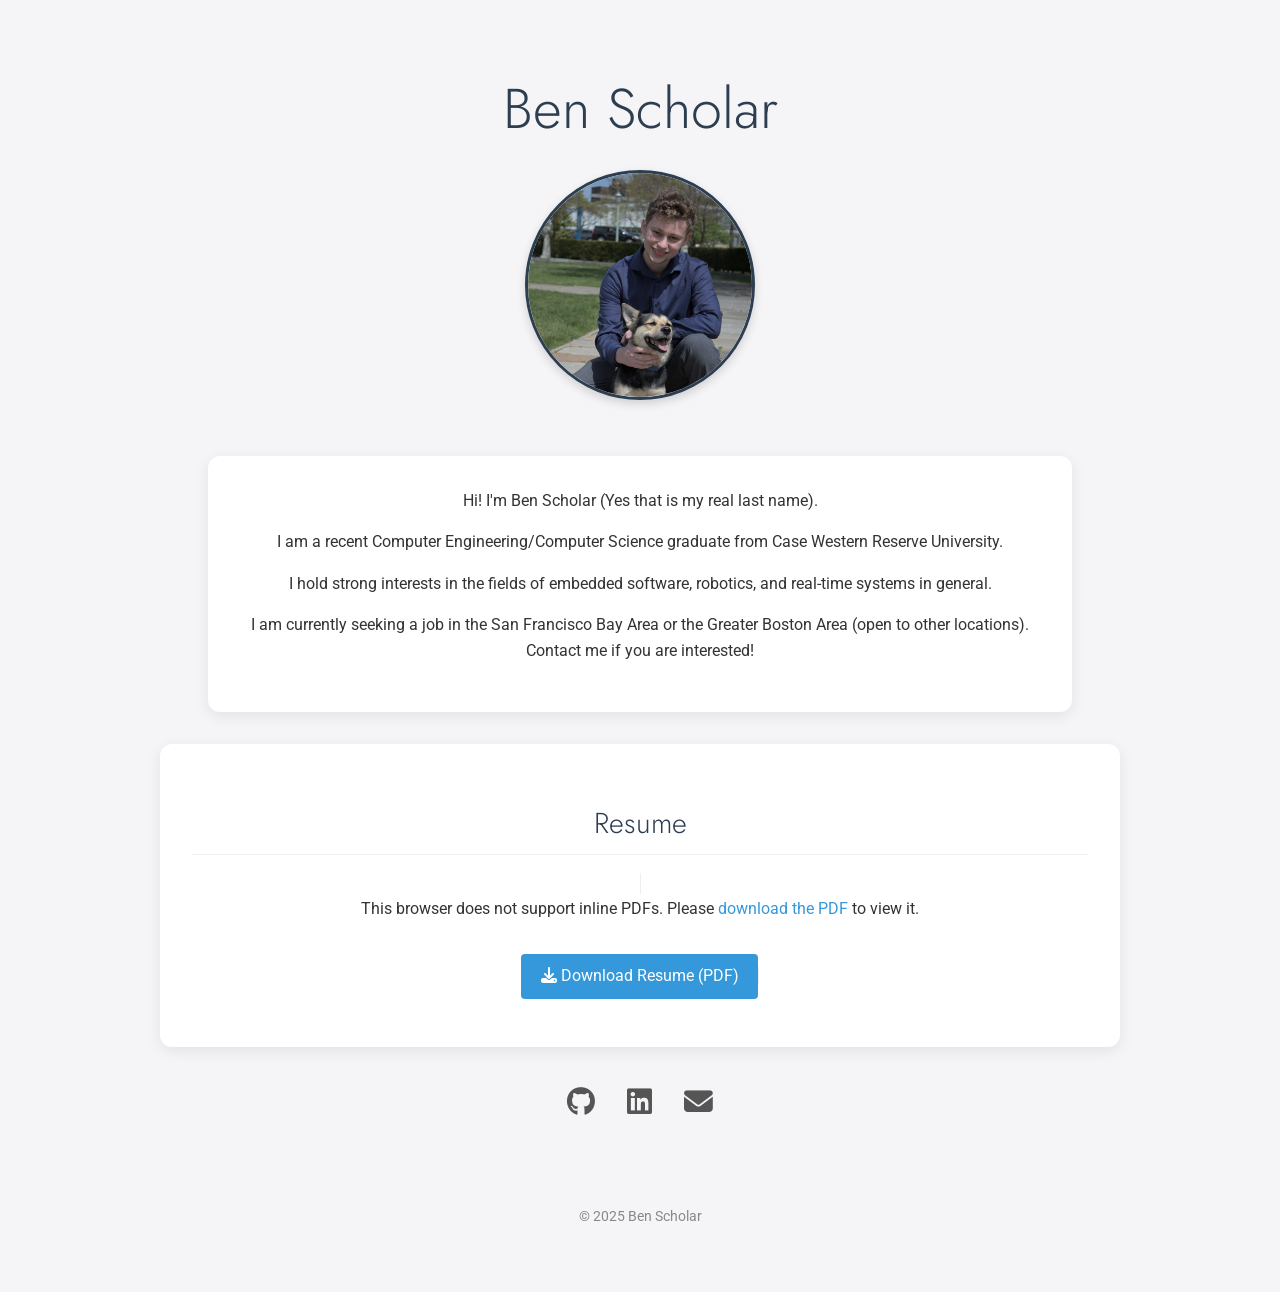
==== index.html @ 41f036c1 "Add favicon and revert background styling 🤖 Generated with [Claude Code](https://claude.ai/code)  Co" ====
<!DOCTYPE html>
<html lang="en">
    <head>
        <meta charset="UTF-8" />
        <meta name="viewport" content="width=device-width, initial-scale=1.0">
        <title>Ben Scholar | Engineer</title>
        <link rel="icon" href="/favicon.svg" type="image/svg+xml">
        <link rel="icon" href="/favicon.ico" sizes="any">

        <link rel="preconnect" href="https://fonts.googleapis.com">
        <link rel="preconnect" href="https://fonts.gstatic.com" crossorigin>
        <link href="https://fonts.googleapis.com/css2?family=Roboto:wght@300;400&family=Jost:wght@300;500&display=swap" rel="stylesheet">
        <link rel="stylesheet" href="https://cdnjs.cloudflare.com/ajax/libs/font-awesome/6.5.1/css/all.min.css">

        <!-- Google tag (gtag.js) -->
        <script async src="https://www.googletagmanager.com/gtag/js?id=G-TT1D4X38CY"></script>
        <script>
            window.dataLayer = window.dataLayer || [];
            function gtag(){dataLayer.push(arguments);}
            gtag('js', new Date());
            gtag('config', 'G-TT1D4X38CY');
        </script>

        <style>
            :root {
                --primary-bg: #f5f5f7;
                --card-bg: #ffffff;
                --text-color: #333;
                --accent-color: #3498db;
                --section-spacing: 2rem;
            }

            * {
                box-sizing: border-box;
                margin: 0;
                padding: 0;
            }

            body {
                font-family: "Roboto", -apple-system, BlinkMacSystemFont, sans-serif;
                line-height: 1.6;
                color: var(--text-color);
                background-color: var(--primary-bg);
                max-width: 1000px;
                margin: 0 auto;
                padding: 0 20px;
            }

            .container {
                width: 100%;
                padding: 2rem 0;
            }

            h1, h2, h3 {
                font-family: "Jost", sans-serif;
                font-weight: 300;
                color: #2c3e50;
                margin-bottom: 1rem;
            }

            h1 {
                font-size: 3.5rem;
                margin-top: 2rem;
                text-align: center;
            }

            h2 {
                font-size: 1.8rem;
                margin-top: 1.5rem;
                border-bottom: 1px solid #eee;
                padding-bottom: 0.5rem;
            }

            p {
                margin-bottom: 1rem;
            }

            a {
                color: var(--accent-color);
                text-decoration: none;
                transition: color 0.2s;
            }

            a:hover {
                color: #2980b9;
                text-decoration: underline;
            }

            .card {
                background-color: var(--card-bg);
                border-radius: 12px;
                box-shadow: 0 4px 15px rgba(0, 0, 0, 0.08);
                padding: 2rem;
                margin-bottom: var(--section-spacing);
            }

            /* Profile section */
            .profile {
                display: flex;
                flex-direction: column;
                align-items: center;
                text-align: center;
                margin-bottom: var(--section-spacing);
            }

            .portrait {
                width: 230px;
                height: 230px;
                border-radius: 50%;
                object-fit: cover;
                border: 3px solid #2c3e50;
                box-shadow: 0 4px 10px rgba(0, 0, 0, 0.15);
                margin-bottom: 1.5rem;
            }

            /* Introduction section */
            .intro {
                text-align: center;
                width: 90%;
                max-width: 900px;
                margin: 0 auto var(--section-spacing) auto;
            }

            /* Resume section */
            .resume-section {
                margin-bottom: var(--section-spacing);
                text-align: center;
            }

            .resume-link {
                display: inline-block;
                margin: 1rem 0;
                padding: 0.6rem 1.2rem;
                background-color: var(--accent-color);
                color: white;
                border-radius: 4px;
                font-weight: 400;
                transition: background-color 0.2s;
            }

            .resume-link:hover {
                background-color: #2980b9;
                text-decoration: none;
            }

            .pdf-container {
                width: 100%;
                height: 800px;
                border: 1px solid #eee;
                border-radius: 4px;
                margin-top: 1rem;
            }

            /* Social links */
            .social-links {
                display: flex;
                justify-content: center;
                gap: 2rem;
                margin-top: 2rem;
                margin-bottom: 3rem;
            }

            .social-link {
                font-size: 1.8rem;
                color: #555;
                transition: transform 0.2s, color 0.2s;
            }

            .social-link:hover {
                transform: translateY(-3px);
                color: var(--accent-color);
            }

            /* Footer */
            footer {
                text-align: center;
                padding: 2rem 0;
                color: #888;
                font-size: 0.9rem;
            }

            /* Responsive adjustments */
            @media (max-width: 768px) {
                body {
                    padding: 0 15px;
                }
                
                h1 {
                    font-size: 2.5rem;
                }
                
                .card {
                    padding: 1.5rem;
                }
                
                .portrait {
                    width: 180px;
                    height: 180px;
                }
                
                .pdf-container {
                    height: 600px;
                }
            }
        </style>
    </head>

    <body>
        <div class="container">
            <div class="profile">
                <h1>Ben Scholar</h1>
                <img src="/img/portrait_v2.png" alt="Ben Scholar" class="portrait" />
            </div>

            <div class="intro card">
                <p>Hi! I'm Ben Scholar (Yes that is my real last name).</p>
                <p>I am a recent Computer Engineering/Computer Science graduate from Case Western Reserve University.</p>
                <p>I hold strong interests in the fields of embedded software, robotics, and real-time systems in general.</p>
                <p>I am currently seeking a job in the San Francisco Bay Area or the Greater Boston Area (open to other locations). Contact me if you are interested!</p>
            </div>

            <div class="resume-section card">
                <h2>Resume</h2>
                
                <object data="/Benjamin_Scholar_resume.pdf" type="application/pdf" class="pdf-container">
                    <p>This browser does not support inline PDFs. Please <a href="/Benjamin_Scholar_resume.pdf">download the PDF</a> to view it.</p>
                    <a href="/Benjamin_Scholar_resume.pdf" class="resume-link" download>
                        <i class="fa-solid fa-download"></i> Download Resume (PDF)
                    </a>
                </object>
            </div>

            <div class="social-links">
                <a href="https://github.com/BBScholar" class="social-link" aria-label="GitHub Profile">
                    <i class="fa-brands fa-github"></i>
                </a>
                <a href="https://www.linkedin.com/in/bscholar" class="social-link" aria-label="LinkedIn Profile">
                    <i class="fa-brands fa-linkedin"></i>
                </a>
                <a href="mailto:benscholar@benscholar.com" class="social-link" aria-label="Email Me">
                    <i class="fa-solid fa-envelope"></i>
                </a>
            </div>

            <footer>
                &copy; 2025 Ben Scholar
            </footer>
        </div>
    </body>
</html>
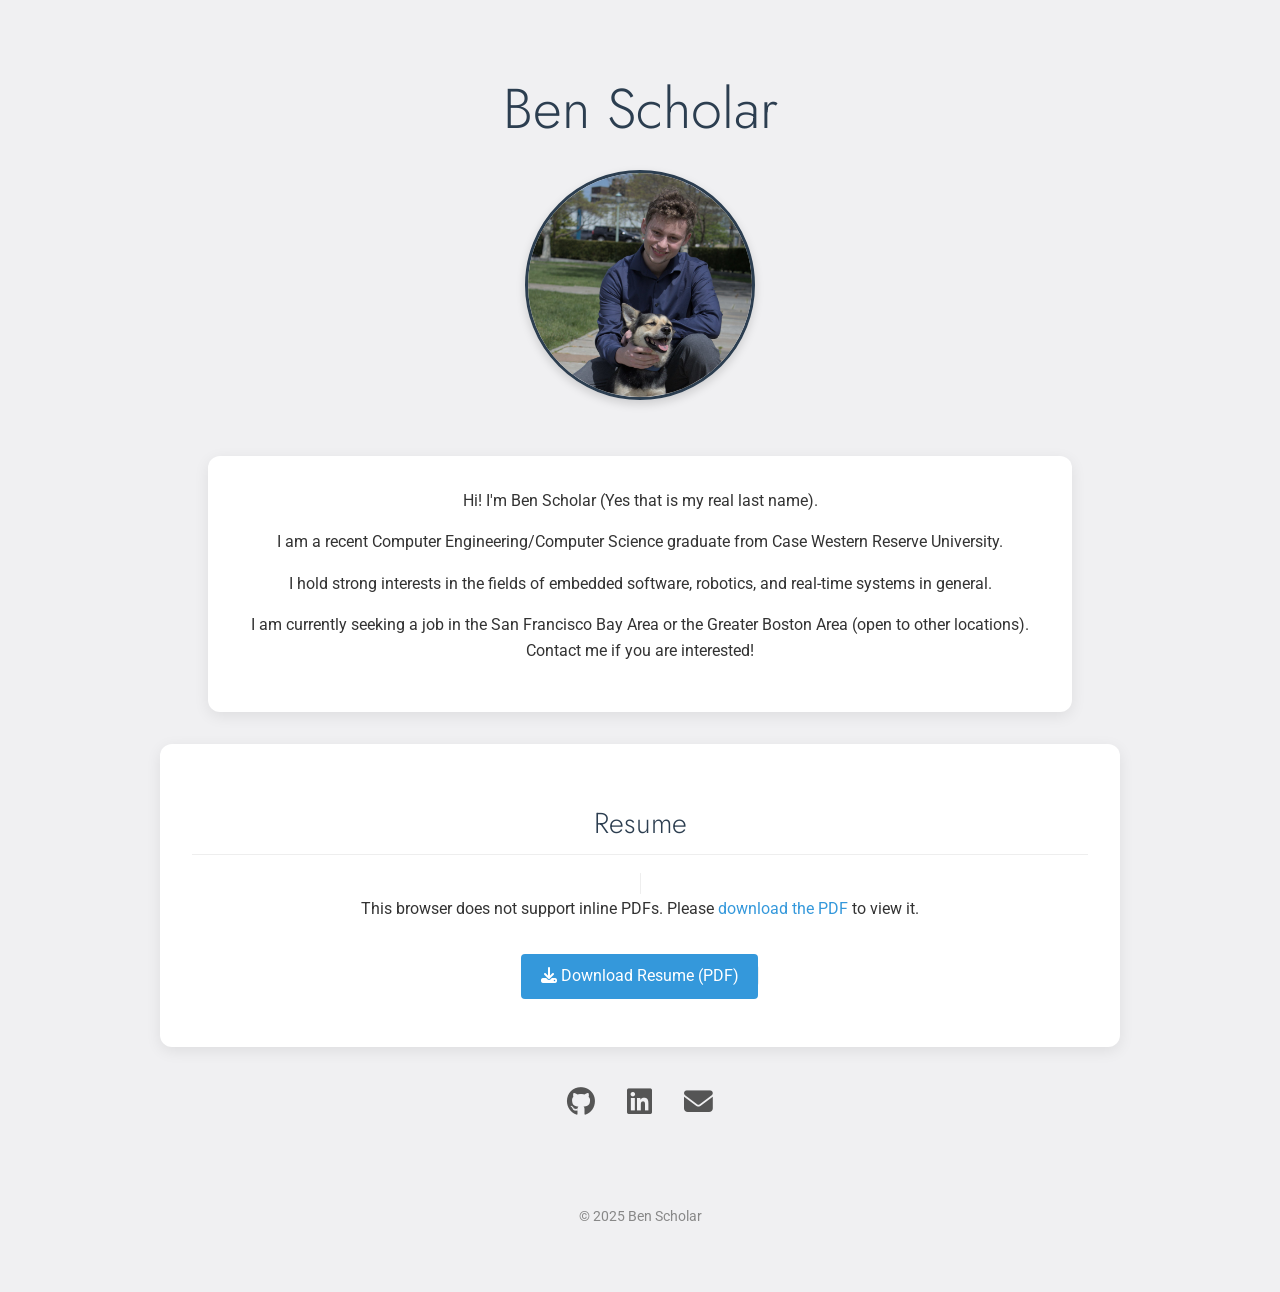
==== commit a457f246: "Separate CSS into standalone file for better maintainability 🤖 Generated with [Claude Code](https://" ====
--- a/index.html
+++ b/index.html
@@ -11,6 +11,7 @@
         <link rel="preconnect" href="https://fonts.gstatic.com" crossorigin>
         <link href="https://fonts.googleapis.com/css2?family=Roboto:wght@300;400&family=Jost:wght@300;500&display=swap" rel="stylesheet">
         <link rel="stylesheet" href="https://cdnjs.cloudflare.com/ajax/libs/font-awesome/6.5.1/css/all.min.css">
+        <link rel="stylesheet" href="styles.css">
 
         <!-- Google tag (gtag.js) -->
         <script async src="https://www.googletagmanager.com/gtag/js?id=G-TT1D4X38CY"></script>
@@ -20,189 +21,6 @@
             gtag('js', new Date());
             gtag('config', 'G-TT1D4X38CY');
         </script>
-
-        <style>
-            :root {
-                --primary-bg: #f5f5f7;
-                --card-bg: #ffffff;
-                --text-color: #333;
-                --accent-color: #3498db;
-                --section-spacing: 2rem;
-            }
-
-            * {
-                box-sizing: border-box;
-                margin: 0;
-                padding: 0;
-            }
-
-            body {
-                font-family: "Roboto", -apple-system, BlinkMacSystemFont, sans-serif;
-                line-height: 1.6;
-                color: var(--text-color);
-                background-color: var(--primary-bg);
-                max-width: 1000px;
-                margin: 0 auto;
-                padding: 0 20px;
-            }
-
-            .container {
-                width: 100%;
-                padding: 2rem 0;
-            }
-
-            h1, h2, h3 {
-                font-family: "Jost", sans-serif;
-                font-weight: 300;
-                color: #2c3e50;
-                margin-bottom: 1rem;
-            }
-
-            h1 {
-                font-size: 3.5rem;
-                margin-top: 2rem;
-                text-align: center;
-            }
-
-            h2 {
-                font-size: 1.8rem;
-                margin-top: 1.5rem;
-                border-bottom: 1px solid #eee;
-                padding-bottom: 0.5rem;
-            }
-
-            p {
-                margin-bottom: 1rem;
-            }
-
-            a {
-                color: var(--accent-color);
-                text-decoration: none;
-                transition: color 0.2s;
-            }
-
-            a:hover {
-                color: #2980b9;
-                text-decoration: underline;
-            }
-
-            .card {
-                background-color: var(--card-bg);
-                border-radius: 12px;
-                box-shadow: 0 4px 15px rgba(0, 0, 0, 0.08);
-                padding: 2rem;
-                margin-bottom: var(--section-spacing);
-            }
-
-            /* Profile section */
-            .profile {
-                display: flex;
-                flex-direction: column;
-                align-items: center;
-                text-align: center;
-                margin-bottom: var(--section-spacing);
-            }
-
-            .portrait {
-                width: 230px;
-                height: 230px;
-                border-radius: 50%;
-                object-fit: cover;
-                border: 3px solid #2c3e50;
-                box-shadow: 0 4px 10px rgba(0, 0, 0, 0.15);
-                margin-bottom: 1.5rem;
-            }
-
-            /* Introduction section */
-            .intro {
-                text-align: center;
-                width: 90%;
-                max-width: 900px;
-                margin: 0 auto var(--section-spacing) auto;
-            }
-
-            /* Resume section */
-            .resume-section {
-                margin-bottom: var(--section-spacing);
-                text-align: center;
-            }
-
-            .resume-link {
-                display: inline-block;
-                margin: 1rem 0;
-                padding: 0.6rem 1.2rem;
-                background-color: var(--accent-color);
-                color: white;
-                border-radius: 4px;
-                font-weight: 400;
-                transition: background-color 0.2s;
-            }
-
-            .resume-link:hover {
-                background-color: #2980b9;
-                text-decoration: none;
-            }
-
-            .pdf-container {
-                width: 100%;
-                height: 800px;
-                border: 1px solid #eee;
-                border-radius: 4px;
-                margin-top: 1rem;
-            }
-
-            /* Social links */
-            .social-links {
-                display: flex;
-                justify-content: center;
-                gap: 2rem;
-                margin-top: 2rem;
-                margin-bottom: 3rem;
-            }
-
-            .social-link {
-                font-size: 1.8rem;
-                color: #555;
-                transition: transform 0.2s, color 0.2s;
-            }
-
-            .social-link:hover {
-                transform: translateY(-3px);
-                color: var(--accent-color);
-            }
-
-            /* Footer */
-            footer {
-                text-align: center;
-                padding: 2rem 0;
-                color: #888;
-                font-size: 0.9rem;
-            }
-
-            /* Responsive adjustments */
-            @media (max-width: 768px) {
-                body {
-                    padding: 0 15px;
-                }
-                
-                h1 {
-                    font-size: 2.5rem;
-                }
-                
-                .card {
-                    padding: 1.5rem;
-                }
-                
-                .portrait {
-                    width: 180px;
-                    height: 180px;
-                }
-                
-                .pdf-container {
-                    height: 600px;
-                }
-            }
-        </style>
     </head>
 
     <body>
--- a/styles.css
+++ b/styles.css
@@ -0,0 +1,180 @@
+:root {
+    --primary-bg: #f0f0f2;
+    --card-bg: #ffffff;
+    --text-color: #333;
+    --accent-color: #3498db;
+    --section-spacing: 2rem;
+}
+
+* {
+    box-sizing: border-box;
+    margin: 0;
+    padding: 0;
+}
+
+body {
+    font-family: "Roboto", -apple-system, BlinkMacSystemFont, sans-serif;
+    line-height: 1.6;
+    color: var(--text-color);
+    background-color: var(--primary-bg);
+    max-width: 1000px;
+    margin: 0 auto;
+    padding: 0 20px;
+}
+
+.container {
+    width: 100%;
+    padding: 2rem 0;
+}
+
+h1, h2, h3 {
+    font-family: "Jost", sans-serif;
+    font-weight: 300;
+    color: #2c3e50;
+    margin-bottom: 1rem;
+}
+
+h1 {
+    font-size: 3.5rem;
+    margin-top: 2rem;
+    text-align: center;
+}
+
+h2 {
+    font-size: 1.8rem;
+    margin-top: 1.5rem;
+    border-bottom: 1px solid #eee;
+    padding-bottom: 0.5rem;
+}
+
+p {
+    margin-bottom: 1rem;
+}
+
+a {
+    color: var(--accent-color);
+    text-decoration: none;
+    transition: color 0.2s;
+}
+
+a:hover {
+    color: #2980b9;
+    text-decoration: underline;
+}
+
+.card {
+    background-color: var(--card-bg);
+    border-radius: 12px;
+    box-shadow: 0 4px 15px rgba(0, 0, 0, 0.08);
+    padding: 2rem;
+    margin-bottom: var(--section-spacing);
+}
+
+/* Profile section */
+.profile {
+    display: flex;
+    flex-direction: column;
+    align-items: center;
+    text-align: center;
+    margin-bottom: var(--section-spacing);
+}
+
+.portrait {
+    width: 230px;
+    height: 230px;
+    border-radius: 50%;
+    object-fit: cover;
+    border: 3px solid #2c3e50;
+    box-shadow: 0 4px 10px rgba(0, 0, 0, 0.15);
+    margin-bottom: 1.5rem;
+}
+
+/* Introduction section */
+.intro {
+    text-align: center;
+    width: 90%;
+    max-width: 900px;
+    margin: 0 auto var(--section-spacing) auto;
+}
+
+/* Resume section */
+.resume-section {
+    margin-bottom: var(--section-spacing);
+    text-align: center;
+}
+
+.resume-link {
+    display: inline-block;
+    margin: 1rem 0;
+    padding: 0.6rem 1.2rem;
+    background-color: var(--accent-color);
+    color: white;
+    border-radius: 4px;
+    font-weight: 400;
+    transition: background-color 0.2s;
+}
+
+.resume-link:hover {
+    background-color: #2980b9;
+    text-decoration: none;
+}
+
+.pdf-container {
+    width: 100%;
+    height: 800px;
+    border: 1px solid #eee;
+    border-radius: 4px;
+    margin-top: 1rem;
+}
+
+/* Social links */
+.social-links {
+    display: flex;
+    justify-content: center;
+    gap: 2rem;
+    margin-top: 2rem;
+    margin-bottom: 3rem;
+}
+
+.social-link {
+    font-size: 1.8rem;
+    color: #555;
+    transition: transform 0.2s, color 0.2s;
+}
+
+.social-link:hover {
+    transform: translateY(-3px);
+    color: var(--accent-color);
+}
+
+/* Footer */
+footer {
+    text-align: center;
+    padding: 2rem 0;
+    color: #888;
+    font-size: 0.9rem;
+}
+
+/* Responsive adjustments */
+@media (max-width: 768px) {
+    body {
+        padding: 0 15px;
+    }
+    
+    h1 {
+        font-size: 2.5rem;
+    }
+    
+    .card {
+        padding: 1.5rem;
+    }
+    
+    .portrait {
+        width: 180px;
+        height: 180px;
+    }
+    
+    .pdf-container {
+        height: 600px;
+    }
+}
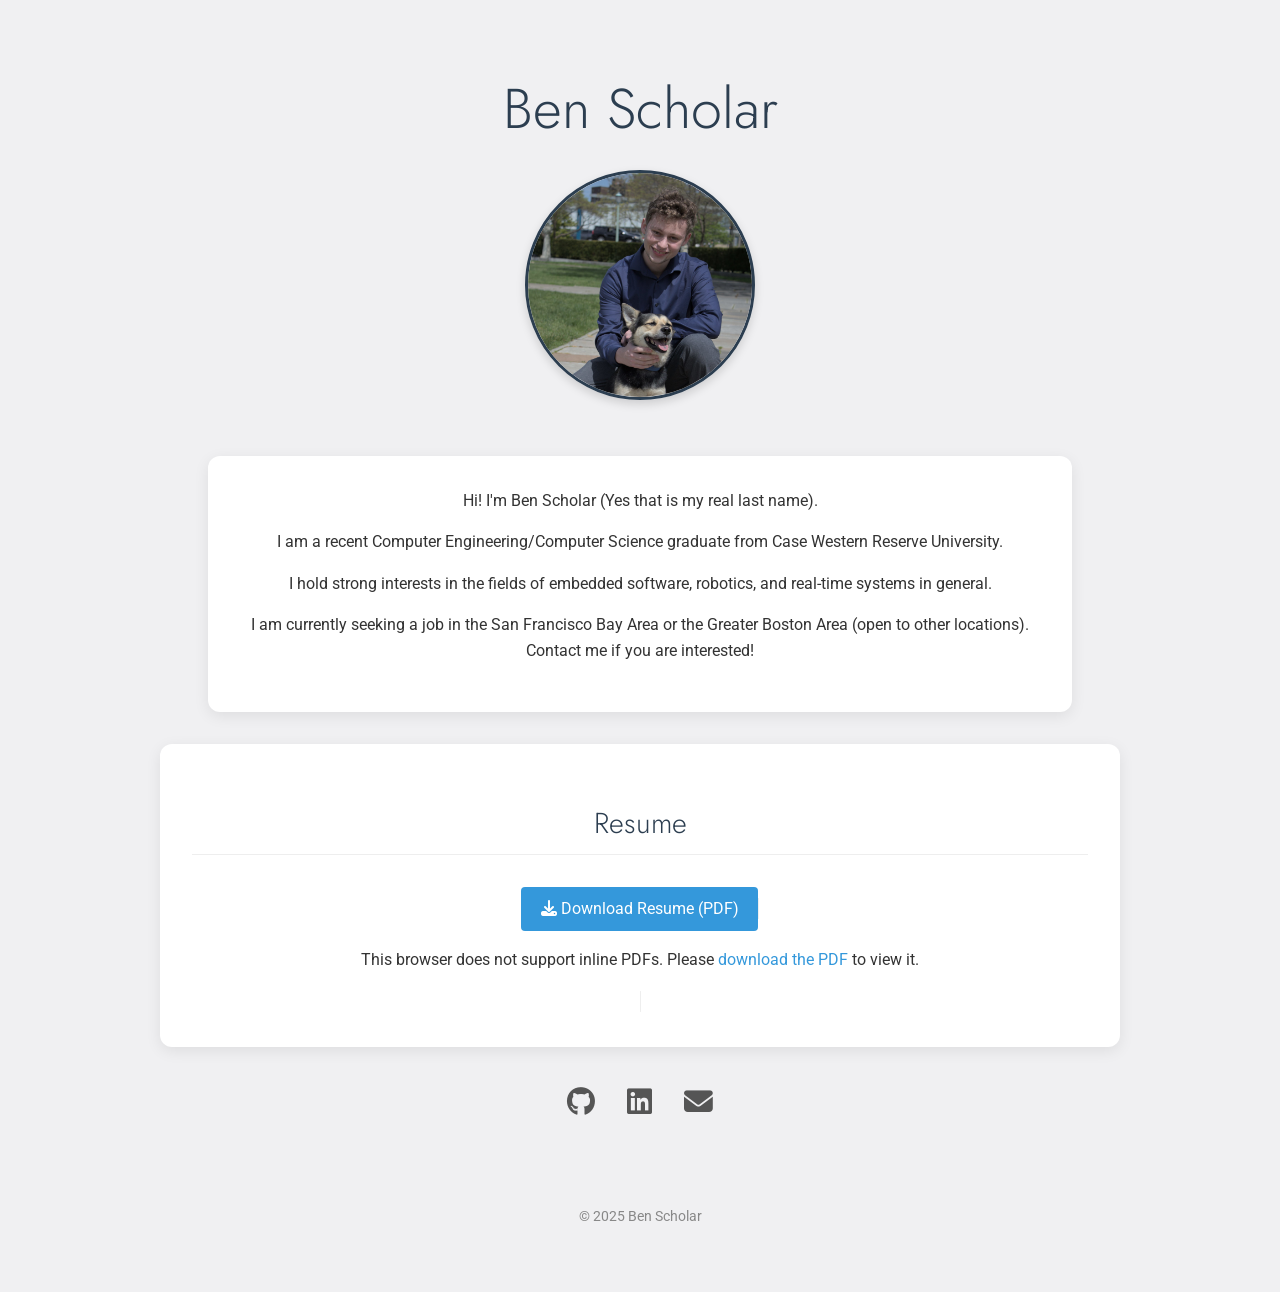
==== commit 02fe7935: "Remove redundant download button from PDF viewer 🤖 Generated with [Claude Code](https://claude.ai/co" ====
--- a/index.html
+++ b/index.html
@@ -40,11 +40,12 @@
             <div class="resume-section card">
                 <h2>Resume</h2>
                 
+                <a href="/Benjamin_Scholar_resume.pdf" class="resume-link" download>
+                    <i class="fa-solid fa-download"></i> Download Resume (PDF)
+                </a>
+                
                 <object data="/Benjamin_Scholar_resume.pdf" type="application/pdf" class="pdf-container">
                     <p>This browser does not support inline PDFs. Please <a href="/Benjamin_Scholar_resume.pdf">download the PDF</a> to view it.</p>
-                    <a href="/Benjamin_Scholar_resume.pdf" class="resume-link" download>
-                        <i class="fa-solid fa-download"></i> Download Resume (PDF)
-                    </a>
                 </object>
             </div>
 
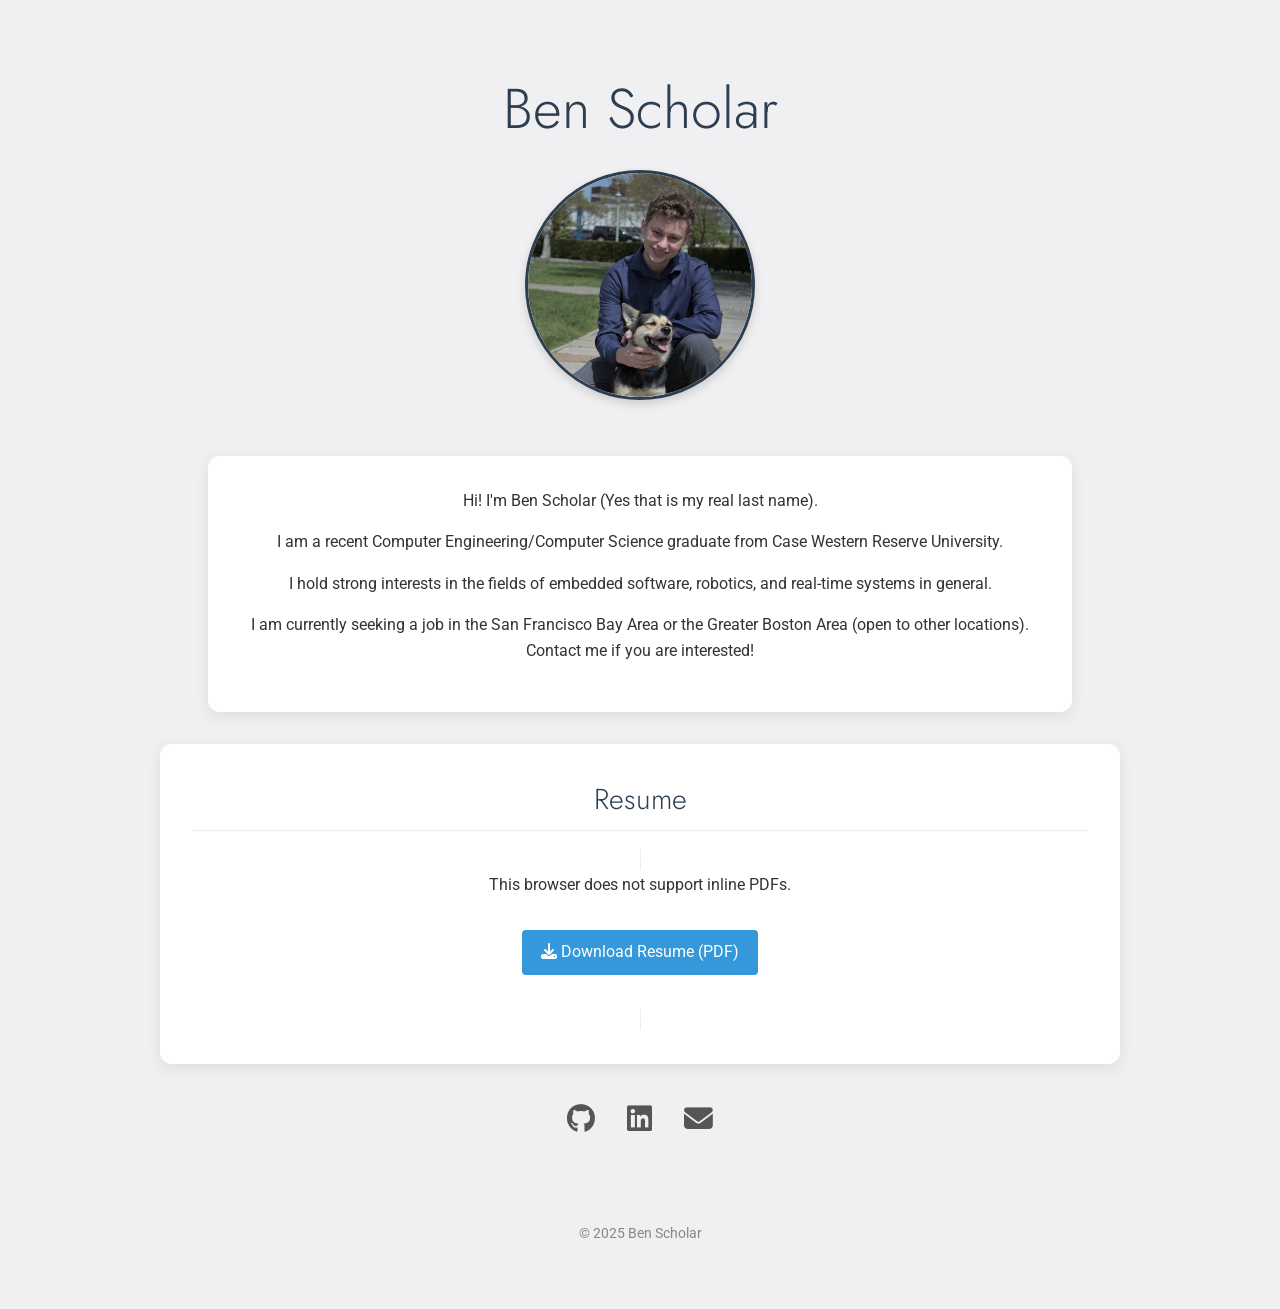
==== commit ee0298d0: "Move download button inside PDF fallback content 🤖 Generated with [Claude Code](https://claude.ai/co" ====
--- a/index.html
+++ b/index.html
@@ -40,12 +40,13 @@
             <div class="resume-section card">
                 <h2>Resume</h2>
                 
-                <a href="/Benjamin_Scholar_resume.pdf" class="resume-link" download>
-                    <i class="fa-solid fa-download"></i> Download Resume (PDF)
-                </a>
-                
                 <object data="/Benjamin_Scholar_resume.pdf" type="application/pdf" class="pdf-container">
-                    <p>This browser does not support inline PDFs. Please <a href="/Benjamin_Scholar_resume.pdf">download the PDF</a> to view it.</p>
+                    <p>This browser does not support inline PDFs.</p>
+                    <p>
+                       <a href="/Benjamin_Scholar_resume.pdf" class="resume-link" download>
+                           <i class="fa-solid fa-download"></i> Download Resume (PDF)
+                       </a>
+                    </p>
                 </object>
             </div>
 
--- a/styles.css
+++ b/styles.css
@@ -42,7 +42,7 @@
 
 h2 {
     font-size: 1.8rem;
-    margin-top: 1.5rem;
+    margin-top: 0.75rem;
     border-bottom: 1px solid #eee;
     padding-bottom: 0.5rem;
 }
@@ -68,6 +68,10 @@
     box-shadow: 0 4px 15px rgba(0, 0, 0, 0.08);
     padding: 2rem;
     margin-bottom: var(--section-spacing);
+}
+
+.resume-section.card {
+    padding-top: 1.25rem;
 }
 
 /* Profile section */
@@ -101,6 +105,7 @@
 .resume-section {
     margin-bottom: var(--section-spacing);
     text-align: center;
+    padding-top: 1rem;
 }
 
 .resume-link {
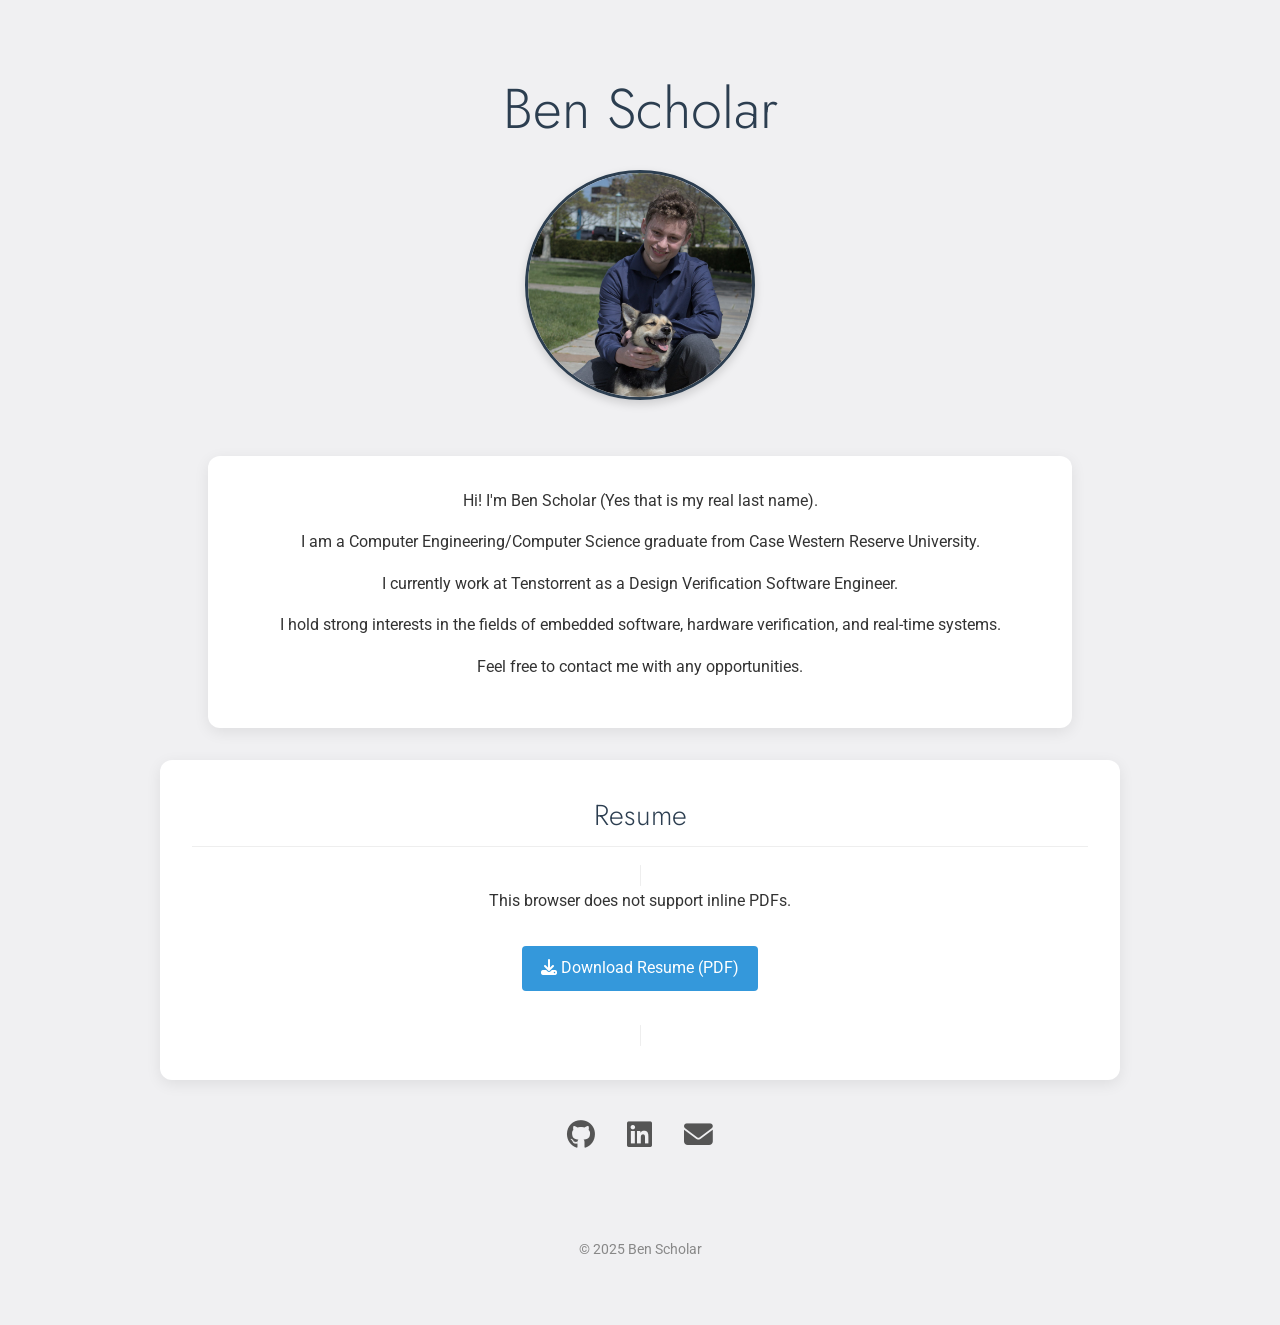
==== commit d8b8a431: "Update introduction to reflect current employment at Tenstorrent 🤖 Generated with [Claude Code](http" ====
--- a/index.html
+++ b/index.html
@@ -32,9 +32,10 @@
 
             <div class="intro card">
                 <p>Hi! I'm Ben Scholar (Yes that is my real last name).</p>
-                <p>I am a recent Computer Engineering/Computer Science graduate from Case Western Reserve University.</p>
-                <p>I hold strong interests in the fields of embedded software, robotics, and real-time systems in general.</p>
-                <p>I am currently seeking a job in the San Francisco Bay Area or the Greater Boston Area (open to other locations). Contact me if you are interested!</p>
+                <p>I am a Computer Engineering/Computer Science graduate from Case Western Reserve University.</p>
+                <p>I currently work at Tenstorrent as a Design Verification Software Engineer.</p>
+                <p>I hold strong interests in the fields of embedded software, hardware verification, and real-time systems.</p>
+                <p>Feel free to contact me with any opportunities.</p>
             </div>
 
             <div class="resume-section card">
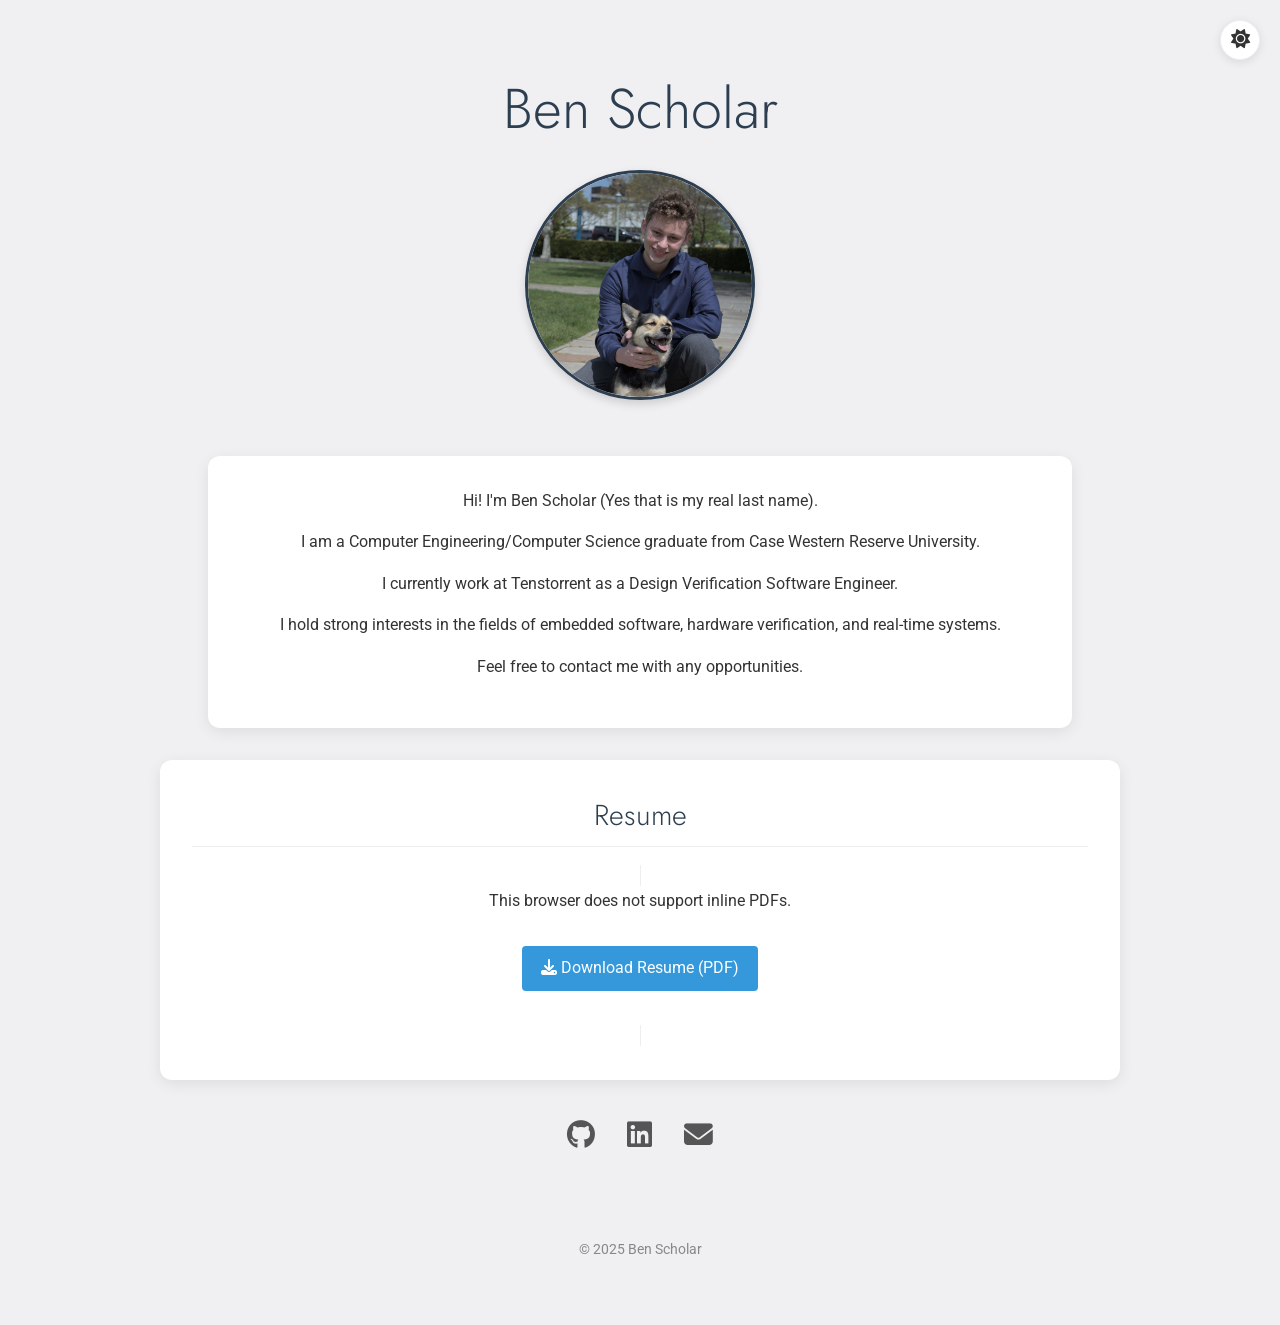
==== commit 66834f85: "Add dark theme with toggle switch • Added CSS variables for light/dark themes • Created theme toggle" ====
--- a/index.html
+++ b/index.html
@@ -24,6 +24,9 @@
     </head>
 
     <body>
+        <button class="theme-toggle" aria-label="Toggle dark/light mode">
+            <i class="fa-solid fa-sun"></i>
+        </button>
         <div class="container">
             <div class="profile">
                 <h1>Ben Scholar</h1>
@@ -67,5 +70,7 @@
                 &copy; 2025 Ben Scholar
             </footer>
         </div>
+        
+        <script src="theme.js"></script>
     </body>
 </html>
--- a/styles.css
+++ b/styles.css
@@ -4,6 +4,21 @@
     --text-color: #333;
     --accent-color: #3498db;
     --section-spacing: 2rem;
+    --border-color: #eee;
+    --heading-color: #2c3e50;
+    --social-icon-color: #555;
+    --footer-color: #888;
+}
+
+[data-theme="dark"] {
+    --primary-bg: #1a1a1d;
+    --card-bg: #252529;
+    --text-color: #e0e0e0;
+    --accent-color: #4ba3e3;
+    --border-color: #333338;
+    --heading-color: #c5d3de;
+    --social-icon-color: #c0c0c0;
+    --footer-color: #a0a0a0;
 }
 
 * {
@@ -30,7 +45,7 @@
 h1, h2, h3 {
     font-family: "Jost", sans-serif;
     font-weight: 300;
-    color: #2c3e50;
+    color: var(--heading-color);
     margin-bottom: 1rem;
 }
 
@@ -43,7 +58,7 @@
 h2 {
     font-size: 1.8rem;
     margin-top: 0.75rem;
-    border-bottom: 1px solid #eee;
+    border-bottom: 1px solid var(--border-color);
     padding-bottom: 0.5rem;
 }
 
@@ -88,7 +103,7 @@
     height: 230px;
     border-radius: 50%;
     object-fit: cover;
-    border: 3px solid #2c3e50;
+    border: 3px solid var(--heading-color);
     box-shadow: 0 4px 10px rgba(0, 0, 0, 0.15);
     margin-bottom: 1.5rem;
 }
@@ -127,7 +142,7 @@
 .pdf-container {
     width: 100%;
     height: 800px;
-    border: 1px solid #eee;
+    border: 1px solid var(--border-color);
     border-radius: 4px;
     margin-top: 1rem;
 }
@@ -143,7 +158,7 @@
 
 .social-link {
     font-size: 1.8rem;
-    color: #555;
+    color: var(--social-icon-color);
     transition: transform 0.2s, color 0.2s;
 }
 
@@ -156,7 +171,7 @@
 footer {
     text-align: center;
     padding: 2rem 0;
-    color: #888;
+    color: var(--footer-color);
     font-size: 0.9rem;
 }
 
@@ -182,4 +197,32 @@
     .pdf-container {
         height: 600px;
     }
+}
+
+/* Theme toggle styles */
+.theme-toggle {
+    position: fixed;
+    top: 20px;
+    right: 20px;
+    background: var(--card-bg);
+    border: 1px solid var(--border-color);
+    border-radius: 50%;
+    width: 40px;
+    height: 40px;
+    display: flex;
+    align-items: center;
+    justify-content: center;
+    cursor: pointer;
+    box-shadow: 0 2px 10px rgba(0, 0, 0, 0.1);
+    z-index: 1000;
+    transition: background-color 0.3s, transform 0.2s;
+}
+
+.theme-toggle:hover {
+    transform: scale(1.1);
+}
+
+.theme-toggle i {
+    font-size: 1.2rem;
+    color: var(--text-color);
 }
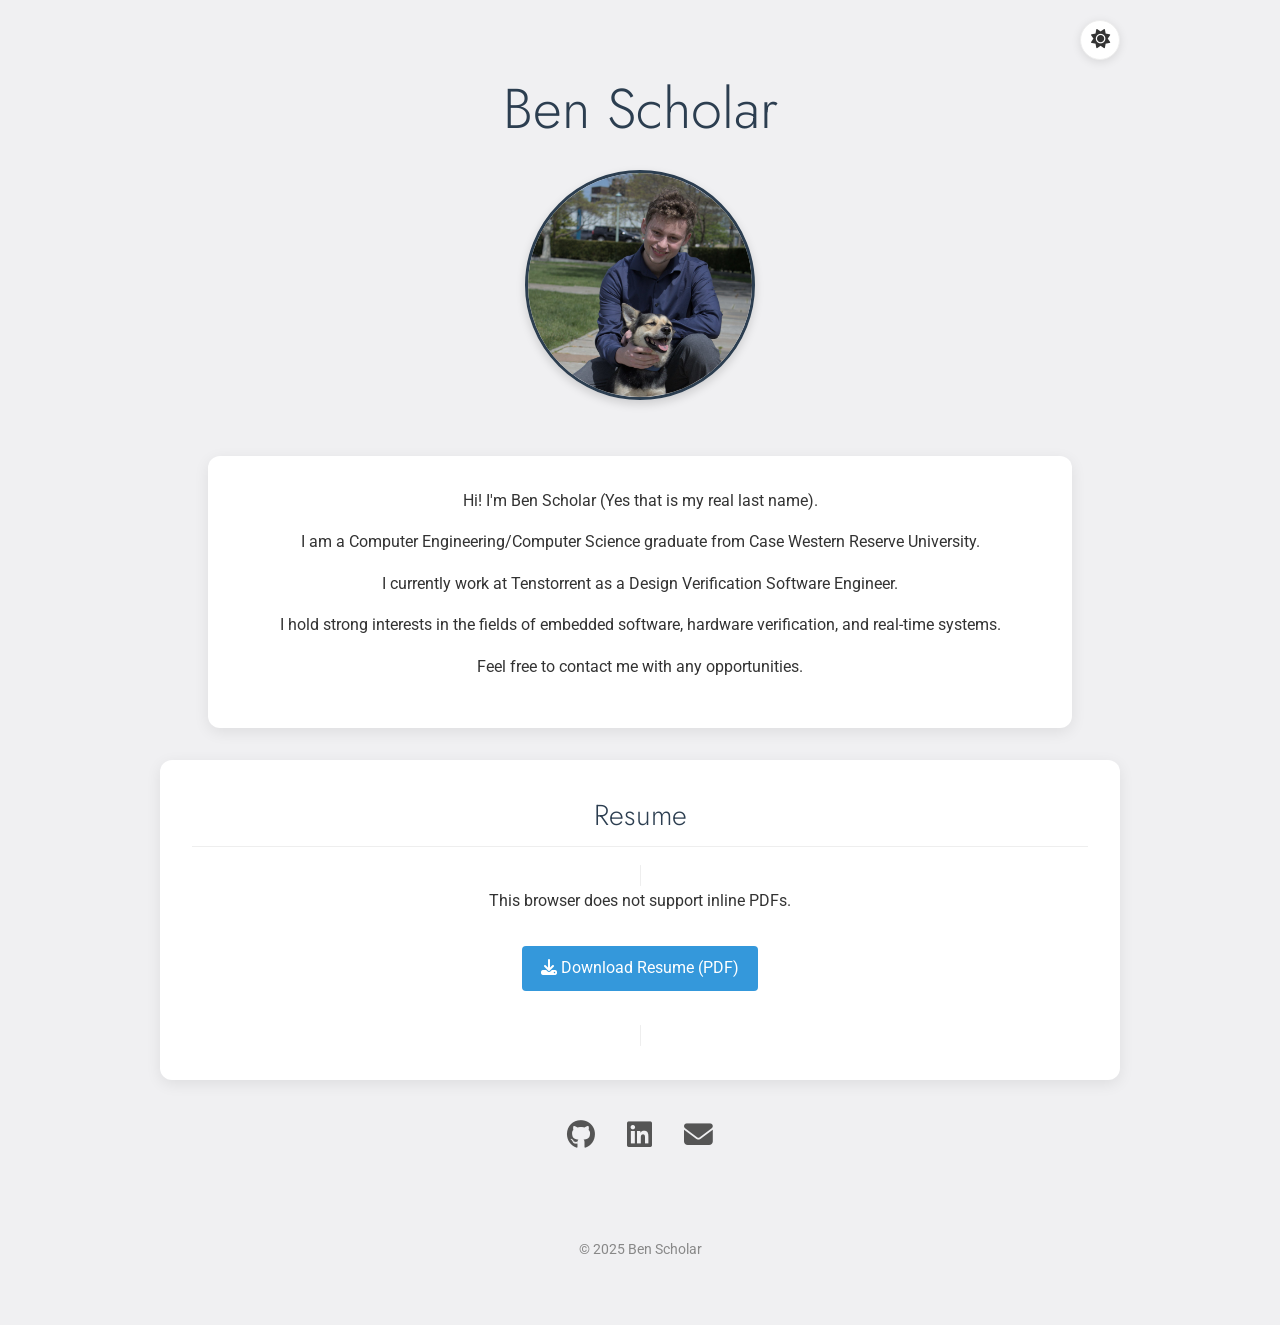
==== commit 489c1911: "Fix theme toggle and resource paths for GitHub Pages" ====
--- a/index.html
+++ b/index.html
@@ -4,8 +4,8 @@
         <meta charset="UTF-8" />
         <meta name="viewport" content="width=device-width, initial-scale=1.0">
         <title>Ben Scholar | Engineer</title>
-        <link rel="icon" href="/favicon.svg" type="image/svg+xml">
-        <link rel="icon" href="/favicon.ico" sizes="any">
+        <link rel="icon" href="favicon.svg" type="image/svg+xml">
+        <link rel="icon" href="favicon.ico" sizes="any">
 
         <link rel="preconnect" href="https://fonts.googleapis.com">
         <link rel="preconnect" href="https://fonts.gstatic.com" crossorigin>
@@ -30,7 +30,7 @@
         <div class="container">
             <div class="profile">
                 <h1>Ben Scholar</h1>
-                <img src="/img/portrait_v2.png" alt="Ben Scholar" class="portrait" />
+                <img src="img/portrait_v2.png" alt="Ben Scholar" class="portrait" />
             </div>
 
             <div class="intro card">
@@ -44,10 +44,10 @@
             <div class="resume-section card">
                 <h2>Resume</h2>
                 
-                <object data="/Benjamin_Scholar_resume.pdf" type="application/pdf" class="pdf-container">
+                <object data="Benjamin_Scholar_resume.pdf" type="application/pdf" class="pdf-container">
                     <p>This browser does not support inline PDFs.</p>
                     <p>
-                       <a href="/Benjamin_Scholar_resume.pdf" class="resume-link" download>
+                       <a href="Benjamin_Scholar_resume.pdf" class="resume-link" download>
                            <i class="fa-solid fa-download"></i> Download Resume (PDF)
                        </a>
                     </p>
--- a/styles.css
+++ b/styles.css
@@ -3,6 +3,7 @@
     --card-bg: #ffffff;
     --text-color: #333;
     --accent-color: #3498db;
+    --accent-hover: #2980b9;
     --section-spacing: 2rem;
     --border-color: #eee;
     --heading-color: #2c3e50;
@@ -15,6 +16,7 @@
     --card-bg: #252529;
     --text-color: #e0e0e0;
     --accent-color: #4ba3e3;
+    --accent-hover: #3a8cca;
     --border-color: #333338;
     --heading-color: #c5d3de;
     --social-icon-color: #c0c0c0;
@@ -35,6 +37,7 @@
     max-width: 1000px;
     margin: 0 auto;
     padding: 0 20px;
+    position: relative;
 }
 
 .container {
@@ -73,7 +76,7 @@
 }
 
 a:hover {
-    color: #2980b9;
+    color: var(--accent-hover);
     text-decoration: underline;
 }
 
@@ -135,7 +138,8 @@
 }
 
 .resume-link:hover {
-    background-color: #2980b9;
+    background-color: var(--accent-hover);
+    color: white;
     text-decoration: none;
 }
 
@@ -201,7 +205,7 @@
 
 /* Theme toggle styles */
 .theme-toggle {
-    position: fixed;
+    position: absolute;
     top: 20px;
     right: 20px;
     background: var(--card-bg);
